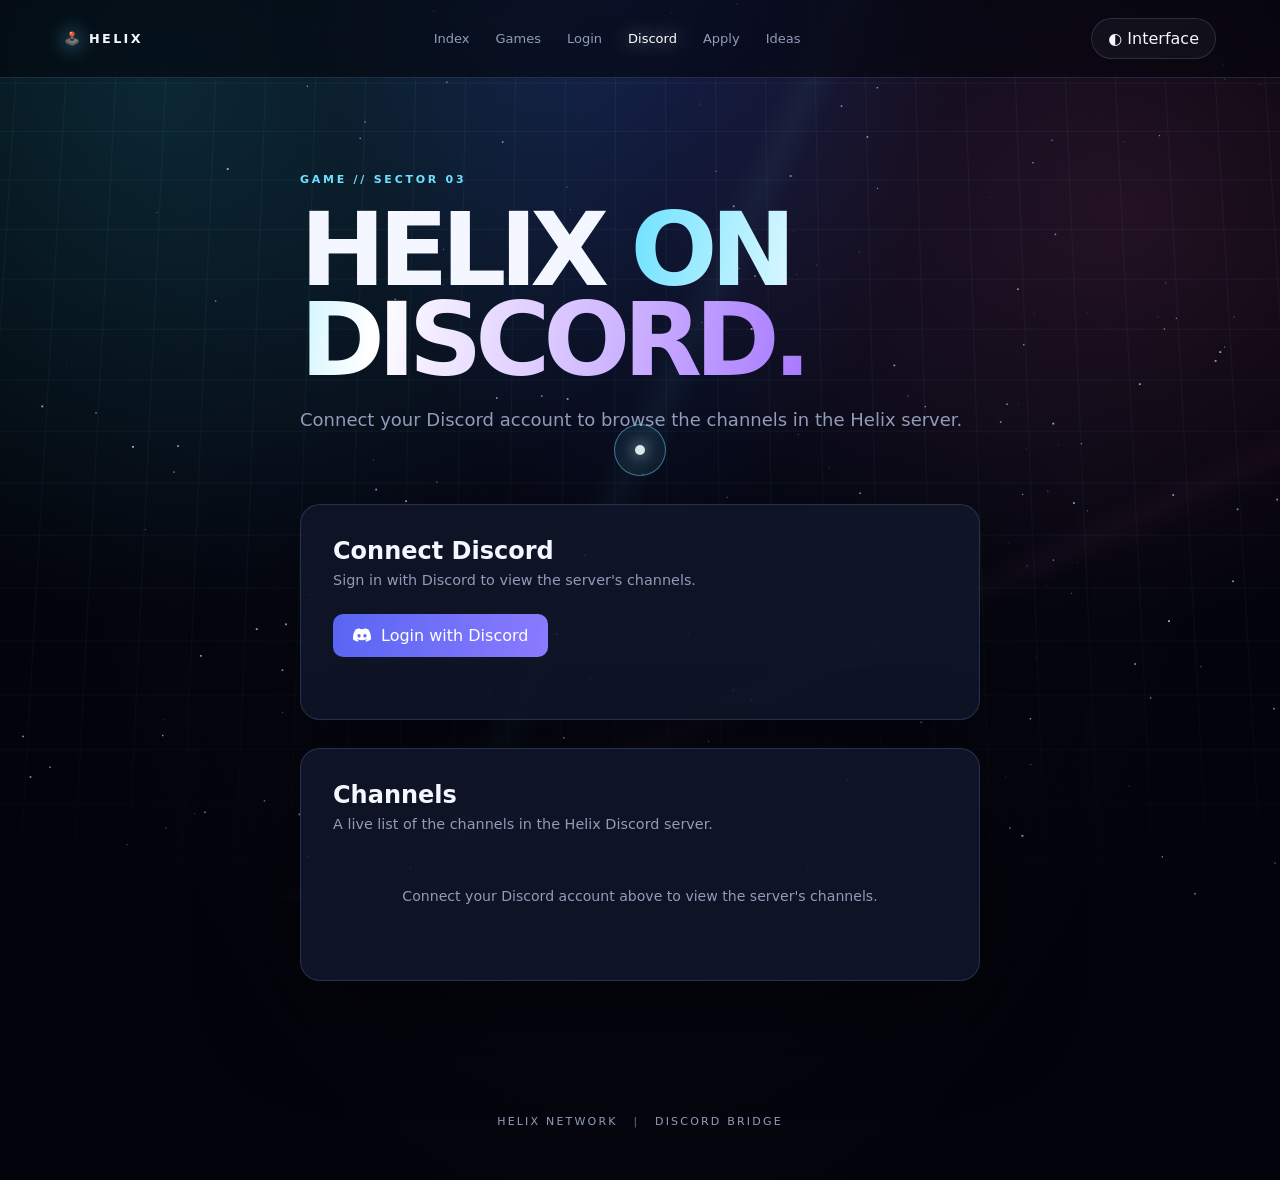
==== discord.html @ 7ac84176 "Update" ====
<!doctype html>
<html lang="en">
<head>
<meta charset="utf-8"><meta name="viewport" content="width=device-width,initial-scale=1">
<title>Helix // Discord</title>
<link rel="stylesheet" href="css/style.css">
<style>
  .discord-shell { max-width: 720px; margin: 0 auto; padding: 0 20px 80px; }

  .discord-box {
    padding: 32px;
    border: 1px solid var(--line);
    border-radius: 20px;
    background: var(--panel-strong);
    box-shadow: var(--shadow);
    margin-bottom: 28px;
  }
  .discord-box h1 { font-size: 1.5rem; margin: 0 0 4px; }
  .discord-box > p.sub { color: var(--muted); font-size: .9rem; margin: 0 0 22px; line-height: 1.6; }

  .discord-connect { display: flex; align-items: center; justify-content: space-between; gap: 16px; flex-wrap: wrap; }

  .btn.discord {
    display: inline-flex; align-items: center; gap: 10px;
    background: linear-gradient(100deg, #5865f2, #8b7bff);
    color: #fff; border: 0; padding: 12px 20px; border-radius: 10px;
    font-weight: 700; cursor: pointer; font: inherit; text-decoration: none;
  }
  .btn.discord:hover { box-shadow: 0 0 20px rgba(88,101,242,.45); }
  .btn.discord svg { width: 18px; height: 18px; fill: currentColor; }

  .discord-profile { display: flex; align-items: center; gap: 14px; }
  .discord-profile img { width: 48px; height: 48px; border-radius: 50%; border: 1px solid var(--line); }
  .discord-profile .name { font-weight: 700; color: var(--text); }
  .discord-profile .tag { color: var(--muted); font-size: .82rem; }

  .discord-signout {
    border: 1px solid var(--line); background: transparent; color: var(--muted);
    padding: 9px 16px; border-radius: 10px; cursor: pointer; font: inherit;
  }
  .discord-signout:hover { color: var(--text); border-color: var(--a); }

  #discordStatus { margin-top: 14px; font-size: .82rem; line-height: 1.6; color: var(--muted); min-height: 1.2em; }
  #discordStatus.err { color: #ff8ba0; }

  .channel-groups { display: flex; flex-direction: column; gap: 18px; }
  .channel-group h2 {
    font-size: .74rem; letter-spacing: .08em; text-transform: uppercase;
    color: var(--muted); margin: 0 0 10px;
  }
  .channel-list { list-style: none; margin: 0; padding: 0; display: flex; flex-direction: column; gap: 2px; }
  .channel-list li {
    display: flex; align-items: center; gap: 10px;
    padding: 9px 12px; border-radius: 8px; color: var(--text); font-size: .92rem;
  }
  .channel-list li:hover { background: rgba(255,255,255,.03); }
  .channel-icon { color: var(--muted); width: 18px; text-align: center; flex-shrink: 0; }

  .channel-empty, .channel-loading {
    color: var(--muted); font-size: .88rem; padding: 6px 2px;
  }

  .locked-note {
    text-align: center; color: var(--muted); font-size: .88rem; padding: 30px 10px;
  }
</style>
</head>
<body data-page="discord">
<div id="cursor"></div><div id="cursorGlow"></div><canvas id="stars"></canvas>
<header class="nav">
  <a class="logo" href="index.html"><span>🕹️</span> HELIX</a>
  <nav>
    <a href="index.html">Index</a>
    <a href="games.html">Games</a>
    <a href="login.html">Login</a>
    <a class="active" href="discord.html">Discord</a>
    <a href="apply.html">Apply</a>
    <a href="ideas.html">Ideas</a>
  </nav>
  <button class="pill" onclick="toggleTheme()">◐ Interface</button>
</header>

<main class="page-shell discord-shell">
  <section class="page-hero compact">
    <span class="eyebrow">GAME // SECTOR 03</span>
    <h1>HELIX <span>ON DISCORD.</span></h1>
    <p>Connect your Discord account to browse the channels in the Helix server.</p>
  </section>

  <div class="discord-box">
    <h1>Connect Discord</h1>
    <p class="sub">Sign in with Discord to view the server's channels.</p>

    <div id="discordLoggedOut">
      <div class="discord-connect">
        <button class="btn discord" id="discordConnectBtn" type="button">
          <svg viewBox="0 0 127.14 96.36" aria-hidden="true"><path d="M107.7,8.07A105.15,105.15,0,0,0,81.47,0a72.06,72.06,0,0,0-3.36,6.83A97.68,97.68,0,0,0,49,6.83,72.37,72.37,0,0,0,45.64,0,105.89,105.89,0,0,0,19.39,8.09C2.79,32.65-1.71,56.6.54,80.21h0A105.73,105.73,0,0,0,32.71,96.36,77.7,77.7,0,0,0,39.6,85.25a68.42,68.42,0,0,1-10.85-5.18c.91-.66,1.8-1.34,2.66-2a75.57,75.57,0,0,0,64.32,0c.87.71,1.76,1.39,2.66,2a68.68,68.68,0,0,1-10.87,5.19,77,77,0,0,0,6.89,11.1A105.25,105.25,0,0,0,126.6,80.22h0C129.24,52.84,122.09,29.11,107.7,8.07ZM42.45,65.69C36.18,65.69,31,60,31,53s5-12.74,11.43-12.74S54,46,53.89,53,48.84,65.69,42.45,65.69Zm42.24,0C78.41,65.69,73.25,60,73.25,53s5-12.74,11.44-12.74S96.23,46,96.12,53,91.08,65.69,84.69,65.69Z"/></svg>
          Login with Discord
        </button>
      </div>
      <div id="discordStatus"></div>
    </div>

    <div id="discordLoggedIn" style="display:none;">
      <div class="discord-connect">
        <div class="discord-profile">
          <img id="discordAvatar" src="" alt="">
          <div>
            <div class="name" id="discordName"></div>
            <div class="tag" id="discordTag"></div>
          </div>
        </div>
        <button class="discord-signout" id="discordSignOutBtn" type="button">Disconnect</button>
      </div>
    </div>
  </div>

  <div class="discord-box" id="channelsBox">
    <h1>Channels</h1>
    <p class="sub">A live list of the channels in the Helix Discord server.</p>
    <div id="channelsMount">
      <p class="locked-note">Connect your Discord account above to view the server's channels.</p>
    </div>
  </div>
</main>

<footer class="protocol-footer">HELIX NETWORK <span class="separator">|</span> DISCORD BRIDGE</footer>
<script src="js/app.js"></script>
<script>
/* -----------------------------------------------------------------------
   Fill this in from the Discord Developer Portal (discord.com/developers).
   The client ID is public and safe to ship to the browser — the client
   SECRET stays server-side only, in the Vercel project's environment
   variables (see api/discord-callback.js and the README notes below).
----------------------------------------------------------------------- */
const DISCORD_CLIENT_ID = "YOUR_DISCORD_CLIENT_ID";

const REDIRECT_URI = `${location.origin}${location.pathname}`;
const STORAGE_KEY = "helix_discord_profile";

const loggedOutView = document.getElementById("discordLoggedOut");
const loggedInView = document.getElementById("discordLoggedIn");
const statusEl = document.getElementById("discordStatus");
const connectBtn = document.getElementById("discordConnectBtn");
const signOutBtn = document.getElementById("discordSignOutBtn");
const avatarEl = document.getElementById("discordAvatar");
const nameEl = document.getElementById("discordName");
const tagEl = document.getElementById("discordTag");
const channelsMount = document.getElementById("channelsMount");

function setStatus(msg, isError) {
  statusEl.textContent = msg || "";
  statusEl.className = isError ? "err" : "";
}

function showProfile(profile) {
  loggedOutView.style.display = "none";
  loggedInView.style.display = "block";
  avatarEl.src = profile.avatar;
  avatarEl.alt = profile.username;
  nameEl.textContent = profile.global_name || profile.username;
  tagEl.textContent = "@" + profile.username;
  loadChannels();
}

function showLoggedOut() {
  loggedOutView.style.display = "block";
  loggedInView.style.display = "none";
  channelsMount.innerHTML = '<p class="locked-note">Connect your Discord account above to view the server\'s channels.</p>';
}

connectBtn.addEventListener("click", () => {
  if (DISCORD_CLIENT_ID === "YOUR_DISCORD_CLIENT_ID") {
    setStatus("Discord isn't configured yet — add your Client ID in discord.html.", true);
    return;
  }
  const authorizeUrl = new URL("https://discord.com/oauth2/authorize");
  authorizeUrl.searchParams.set("client_id", DISCORD_CLIENT_ID);
  authorizeUrl.searchParams.set("redirect_uri", REDIRECT_URI);
  authorizeUrl.searchParams.set("response_type", "code");
  authorizeUrl.searchParams.set("scope", "identify");
  location.href = authorizeUrl.toString();
});

signOutBtn.addEventListener("click", () => {
  sessionStorage.removeItem(STORAGE_KEY);
  showLoggedOut();
});

async function exchangeCode(code) {
  setStatus("Connecting to Discord…");
  try {
    const res = await fetch("/api/discord-callback", {
      method: "POST",
      headers: { "Content-Type": "application/json" },
      body: JSON.stringify({ code, redirect_uri: REDIRECT_URI }),
    });
    const data = await res.json();
    if (!res.ok) throw new Error(data.error || "Could not sign in with Discord.");

    sessionStorage.setItem(STORAGE_KEY, JSON.stringify(data));
    setStatus("");
    showProfile(data);
  } catch (err) {
    setStatus(err.message, true);
  } finally {
    history.replaceState({}, "", REDIRECT_URI);
  }
}

async function loadChannels() {
  channelsMount.innerHTML = '<p class="channel-loading">Loading channels…</p>';
  try {
    const res = await fetch("/api/discord-channels");
    const data = await res.json();
    if (!res.ok) throw new Error(data.error || "Could not load channels.");

    if (!data.groups || !data.groups.length) {
      channelsMount.innerHTML = '<p class="channel-empty">No channels found.</p>';
      return;
    }

    channelsMount.innerHTML = data.groups.map((group) => `
      <div class="channel-group">
        <h2>${escapeHtml(group.name)}</h2>
        <ul class="channel-list">
          ${group.channels.length
            ? group.channels.map((c) => `
              <li><span class="channel-icon">${c.icon}</span><span>${escapeHtml(c.name)}</span></li>
            `).join("")
            : '<li class="channel-empty">No channels in this category.</li>'}
        </ul>
      </div>
    `).join("");
  } catch (err) {
    channelsMount.innerHTML = `<p class="channel-empty">${escapeHtml(err.message)}</p>`;
  }
}

function escapeHtml(str) {
  const div = document.createElement("div");
  div.textContent = str;
  return div.innerHTML;
}

(function init() {
  const params = new URLSearchParams(location.search);
  const code = params.get("code");
  const stored = sessionStorage.getItem(STORAGE_KEY);

  if (code) {
    exchangeCode(code);
    return;
  }

  if (stored) {
    try {
      showProfile(JSON.parse(stored));
      return;
    } catch (e) {
      sessionStorage.removeItem(STORAGE_KEY);
    }
  }

  showLoggedOut();
})();
</script>
</body>
</html>
---- css/style.css ----
:root {
  --bg: #03040b;
  --bg-2: #0a1024;
  --panel: rgba(12, 16, 35, 0.72);
  --panel-strong: rgba(16, 22, 42, 0.88);
  --line: rgba(155, 178, 255, 0.18);
  --text: #f4f7ff;
  --muted: #929bb8;
  --a: #6de1ff;
  --b: #a779ff;
  --c: #7ef7c7;
  --shadow: 0 30px 100px rgba(0, 0, 0, 0.45);
}

:root.light {
  --bg: #edf4ff;
  --bg-2: #dfeaff;
  --panel: rgba(255, 255, 255, 0.7);
  --panel-strong: rgba(255, 255, 255, 0.85);
  --line: rgba(65, 90, 155, 0.18);
  --text: #0d1220;
  --muted: #54627e;
  --a: #0c97f3;
  --b: #7f5af0;
  --c: #10b981;
  --shadow: 0 20px 60px rgba(19, 36, 74, 0.12);
}

:root.midnight {
  --bg: #020712;
  --bg-2: #071b2c;
  --panel: rgba(5, 22, 38, 0.78);
  --panel-strong: rgba(7, 29, 48, 0.92);
  --line: rgba(95, 203, 255, 0.22);
  --text: #e7fbff;
  --muted: #79a8b8;
  --a: #45e0ff;
  --b: #2aa7d6;
  --c: #8dffd9;
}
:root[data-accent="mint"] { --a: #72f6c5; --b: #2bc8a0; --c: #d7ff72; }
:root[data-accent="amber"] { --a: #ffd166; --b: #ff8c42; --c: #f7f08a; }
:root[data-accent="rose"] { --a: #ff83c8; --b: #ff5470; --c: #ffc1df; }

* { box-sizing: border-box; }
html { scroll-behavior: smooth; }
body {
  margin: 0;
  background:
    radial-gradient(ellipse at 12% 8%, rgba(44, 211, 232, 0.16), transparent 34%),
    radial-gradient(ellipse at 88% 18%, rgba(255, 99, 178, 0.12), transparent 30%),
    radial-gradient(ellipse at 50% -18%, #1a275a 0%, #070916 38%, var(--bg) 76%);
  color: var(--text);
  font-family: 'Space Grotesk', system-ui, sans-serif;
  min-height: 100vh;
  overflow-x: hidden;
}
body:before {
  content: "";
  position: fixed;
  inset: 0;
  background:
    linear-gradient(115deg, transparent 0 48%, rgba(104, 225, 255, 0.045) 50%, transparent 52%),
    linear-gradient(155deg, transparent 0 68%, rgba(255, 112, 184, 0.035) 70%, transparent 72%);
  pointer-events: none;
  z-index: -1;
}
body:after {
  content: "";
  position: fixed;
  inset: 0;
  background-image:
    linear-gradient(rgba(109, 225, 255, 0.06) 1px, transparent 1px),
    linear-gradient(90deg, rgba(109, 225, 255, 0.06) 1px, transparent 1px);
  background-size: var(--grid-size, 48px) var(--grid-size, 48px);
  background-position: center top;
  mask-image: linear-gradient(to bottom, rgba(0, 0, 0, 0.9), rgba(0, 0, 0, 0.65) 68%, transparent 96%);
  pointer-events: none;
  z-index: -1;
  transform: perspective(900px) rotateX(5deg) scale(1.08);
  animation: grid-drift 24s linear infinite;
}
:root.no-grid body:after { display: none; }
:root.no-stars #stars { display: none; }
:root.no-motion *, :root.no-motion *::before, :root.no-motion *::after { animation-duration: 0.001ms !important; transition-duration: 0.001ms !important; scroll-behavior: auto !important; }

@keyframes grid-drift {
  from { transform: perspective(900px) rotateX(5deg) scale(1.08) translateY(0); }
  to { transform: perspective(900px) rotateX(5deg) scale(1.08) translateY(48px); }
}

a { color: inherit; text-decoration: none; }
button, input, textarea { font: inherit; }

#stars {
  position: fixed;
  inset: 0;
  width: 100%;
  height: 100%;
  z-index: -2;
  opacity: 0.9;
}

#cursor, #cursorGlow {
  pointer-events: none;
  position: fixed;
  left: 50%;
  top: 50%;
  transform: translate(-50%, -50%);
  border-radius: 50%;
  z-index: 30;
}

#cursor {
  width: 10px;
  height: 10px;
  background: rgba(255,255,255,0.9);
  box-shadow: 0 0 15px rgba(255,255,255,0.8);
}

#cursorGlow {
  width: 52px;
  height: 52px;
  border: 1px solid rgba(109, 225, 255, 0.45);
  background: rgba(109, 225, 255, 0.08);
}
:root[data-cursor="crosshair"] #cursor { width: 18px; height: 18px; border: 1px solid var(--a); background: transparent; box-shadow: 0 0 15px var(--a); }
:root[data-cursor="crosshair"] #cursorGlow { width: 34px; height: 34px; border-radius: 0; border-color: var(--a); background: transparent; }
:root[data-cursor="dot"] #cursor { width: 6px; height: 6px; }
:root[data-cursor="dot"] #cursorGlow { width: 24px; height: 24px; border-color: var(--a); background: transparent; }
:root[data-cursor="off"] #cursor, :root[data-cursor="off"] #cursorGlow { display: none; }

.nav {
  position: sticky;
  top: 0;
  z-index: 20;
  height: 78px;
  display: flex;
  align-items: center;
  justify-content: space-between;
  padding: 0 5vw;
  background: rgba(3, 4, 11, 0.58);
  backdrop-filter: blur(20px);
  border-bottom: 1px solid var(--line);
}

.logo {
  font-weight: 700;
  letter-spacing: 0.18em;
  font-size: 0.8rem;
}

.logo span { color: var(--a); text-shadow: 0 0 20px var(--a); }

nav { display: flex; gap: 26px; }
nav a {
  font-size: 13px;
  color: var(--muted);
  transition: 0.25s ease;
}
nav a:hover, nav a.active { color: #fff; text-shadow: 0 0 20px rgba(255,255,255,0.8); }

.pill, .btn {
  border: 1px solid var(--line);
  background: rgba(255,255,255,0.04);
  color: var(--text);
  border-radius: 999px;
  padding: 10px 16px;
  cursor: pointer;
  transition: 0.25s ease;
  display: inline-flex;
  align-items: center;
  justify-content: center;
  gap: 8px;
}
.pill:hover, .btn:hover {
  transform: translateY(-2px);
  border-color: rgba(109,225,255,.75);
  box-shadow: 0 0 12px rgba(109,225,255,.45), 0 10px 30px rgba(109,225,255,.18);
}
.btn.primary {
  background: linear-gradient(100deg, #4bdcff, #9675ff);
  color: #040510;
  border: 0;
  font-weight: 700;
  box-shadow: 0 0 18px rgba(75,220,255,.2), inset 0 1px rgba(255,255,255,.5);
}
.btn.primary:hover { box-shadow: 0 0 28px rgba(75,220,255,.6), 0 12px 32px rgba(150,117,255,.24); }
.btn:active, .filter:active { transform: translateY(0); }

.page-shell {
  width: min(1200px, calc(100% - 40px));
  margin: 0 auto;
}

.page-hero {
  padding: 120px 0 50px;
}
.page-hero.compact { padding-top: 90px; }
.page-hero h1, .hero h1 {
  font-size: clamp(56px, 8vw, 118px);
  line-height: 0.88;
  letter-spacing: -0.07em;
  margin: 18px 0 20px;
}
.page-hero h1 span, .gradient-text {
  background: linear-gradient(100deg, var(--a), #fff 35%, var(--b));
  background-clip: text;
  -webkit-background-clip: text;
  color: transparent;
}
.heavy { font-weight: 800; letter-spacing: -0.03em; }
.hero h1.heavy {
  font-size: clamp(2.25rem, 4.5vw, 4.25rem);
  line-height: 1.1;
  margin-bottom: 24px;
}
.page-hero p, .hero p {
  max-width: 680px;
  color: var(--muted);
  font-size: 18px;
  line-height: 1.7;
}

.eyebrow {
  font-size: 11px;
  letter-spacing: 0.25em;
  color: var(--a);
  font-weight: 700;
  text-transform: uppercase;
}

.hero {
  padding: 120px 0 50px;
  display: grid;
  grid-template-columns: 1.3fr 0.7fr;
  gap: 40px;
  align-items: center;
  min-height: 720px;
}
.hero-copy { max-width: 100%; }
.hero-badges {
  display: flex;
  flex-wrap: wrap;
  gap: 12px;
  margin-top: 32px;
}
.hero-badges span { border: 1px solid var(--line); border-radius: 999px; padding: 9px 12px; color: var(--muted); font-size: 11px; letter-spacing: 0.12em; text-transform: uppercase; }
.actions { display: flex; gap: 12px; margin-top: 28px; flex-wrap: wrap; }

.hero-visual { display: flex; justify-content: center; }
.orbit-frame {
  position: relative;
  width: min(460px, 100%);
  aspect-ratio: 1;
  border-radius: 28px;
  background: linear-gradient(180deg, rgba(16,25,48,.9), rgba(6,9,18,.7));
  border: 1px solid var(--line);
  box-shadow: var(--shadow);
  overflow: hidden;
}
.orbit-frame:before, .orbit-frame:after {
  content: "";
  position: absolute;
  inset: 12% 16%;
  border-radius: 50%;
  border: 1px solid rgba(109,225,255,0.22);
}
.orbit-frame:after { inset: 26% 24%; border-color: rgba(167,121,255,0.2); }
.scanline {
  position: absolute;
  inset: 0;
  background: linear-gradient(180deg, transparent 0%, rgba(109,225,255,0.08) 48%, transparent 100%);
  animation: sweep 8s linear infinite;
}
@keyframes sweep { 0% { transform: translateY(-100%); } 100% { transform: translateY(100%); } }
.pulse-core {
  position: absolute;
  left: 50%;
  top: 50%;
  width: 140px;
  height: 140px;
  transform: translate(-50%, -50%);
  border-radius: 50%;
  background: radial-gradient(circle, rgba(109,225,255,0.7), rgba(167,121,255,0.2) 38%, transparent 66%);
  box-shadow: 0 0 80px rgba(109,225,255,0.42);
}
.status-panel {
  position: absolute;
  left: 50%;
  bottom: 28px;
  transform: translateX(-50%);
  width: min(88%, 360px);
  padding: 18px 20px;
  background: rgba(4,8,18,0.7);
  border: 1px solid var(--line);
  border-radius: 18px;
  backdrop-filter: blur(18px);
}
.status-header {
  display: flex; align-items: center; gap: 10px; color: var(--muted); letter-spacing: 0.08em; text-transform: uppercase; font-size: 11px; margin-bottom: 18px;
}
.dot {
  width: 10px; height: 10px; border-radius: 50%; display: inline-block; background: rgba(255,255,255,0.4);
}
.dot.green { background: #7ef7c7; box-shadow: 0 0 18px rgba(126,247,199,0.8); }
.status-grid { display: grid; grid-template-columns: repeat(2, minmax(0, 1fr)); gap: 18px 14px; }
.status-grid label { display: block; color: var(--muted); font-size: 11px; letter-spacing: 0.08em; text-transform: uppercase; margin-bottom: 6px; }
.status-grid strong { font-size: clamp(20px, 2vw, 28px); letter-spacing: -0.05em; }

.brand-bar {
  display: grid; grid-template-columns: repeat(5, minmax(100px, 1fr)); gap: 12px; margin: 10px auto 70px; padding: 18px 24px; max-width: 1200px; border: 1px solid var(--line); border-radius: 18px; background: rgba(255,255,255,0.015); color: var(--muted); letter-spacing: 0.18em; text-transform: uppercase; font-size: 10px;
}

.spotlight-strip {
  display: grid; grid-template-columns: repeat(3, minmax(0, 1fr)); gap: 18px; margin: 10px 0 30px;
}
.spotlight-card {
  position: relative; overflow: hidden; padding: 22px 20px; border: 1px solid var(--line); border-radius: 20px; background: linear-gradient(180deg, rgba(14,18,32,0.9), rgba(8,12,22,0.8));
}
.spotlight-card.featured {
  border-color: rgba(109,225,255,.6); box-shadow: 0 20px 60px rgba(67,90,160,0.22);
}
.spotlight-card h3 {
  margin: 0 0 10px; font-size: clamp(22px, 2vw, 28px); letter-spacing: -0.05em;
}
.spotlight-card p {
  margin: 0; color: var(--muted); line-height: 1.7; font-size: 14px;
}

.section { padding: 90px 0; }
.section-head {
  display: flex; justify-content: space-between; align-items: end; gap: 30px; margin-bottom: 28px;
}
.section-head h2, .showcase-intro h2, .pricing-intro h2, .architecture-copy h2, .cta-band h2 {
  font-size: clamp(34px, 4vw, 58px); line-height: 1; letter-spacing: -0.06em; margin: 18px 0 0;
}
.section-head p { max-width: 660px; color: var(--muted); font-size: 18px; line-height: 1.7; }
.grid.three, .stats-grid.three-up, .timeline.four-up, .testimonial-grid, .pricing-grid, .showcase-grid { display: grid; gap: 24px; }
.grid.three { grid-template-columns: repeat(3, minmax(0, 1fr)); }
.three-up { grid-template-columns: repeat(3, minmax(0, 1fr)); }
.four-up { grid-template-columns: repeat(4, minmax(0, 1fr)); }

.feature, .feature-card, .step-card, .game-card, .quote-card, .price-card, .panel-block, .metric-box, .info-panel, .room-card {
  background: linear-gradient(180deg, rgba(17, 22, 42, 0.9), rgba(8, 11, 22, 0.8));
  border: 1px solid var(--line);
  border-radius: 24px;
}
.feature, .feature-card, .step-card, .quote-card, .price-card, .panel-block, .metric-box, .info-panel, .room-card { padding: 30px 24px; }
.feature:hover, .feature-card:hover, .game-card:hover, .room-card:hover { transform: translateY(-5px); border-color: rgba(109,225,255,.6); box-shadow: 0 25px 80px rgba(12, 25, 45, 0.5); }
.feature-card, .feature, .step-card, .panel-block, .metric-box, .info-panel, .quote-card, .price-card, .room-card { transition: 0.3s ease; }
.feature-num { display: inline-flex; align-items: center; justify-content: center; width: 52px; height: 52px; border-radius: 12px; background: rgba(109,225,255,0.08); color: var(--a); font-weight: 700; margin-bottom: 20px; }
.feature h3, .feature-card h3, .step-card h3, .price-card h3, .showcase-card h3, .info-panel h3 { margin: 0 0 14px; font-size: clamp(24px, 2vw, 32px); letter-spacing: -0.05em; }
.feature p, .feature-card p, .step-card p, .price-card p, .quote-card p, .panel-block p, .showcase-card p, .info-panel p, .metric-box span, .clean-list li { color: var(--muted); line-height: 1.7; }
.text-cyan { color: var(--a); }

.showcase-grid { grid-template-columns: 1.4fr 1fr 1fr; }
.showcase-card { padding: 30px 24px; border-radius: 24px; background: rgba(13,18,34,0.8); border: 1px solid var(--line); }
.feature-spotlight { position: relative; overflow: hidden; min-height: 260px; }
.mini-label { display: inline-block; font-size: 10px; letter-spacing: 0.2em; text-transform: uppercase; color: var(--c); margin-bottom: 16px; }
.signal-bars { display: flex; align-items: end; gap: 8px; height: 120px; margin-top: 28px; }
.signal-bars span { display: block; width: 100%; border-radius: 999px 999px 0 0; background: linear-gradient(180deg, var(--a), var(--b)); box-shadow: 0 0 18px rgba(109,225,255,0.3); }

.metrics-panel {
  width: min(1200px, calc(100% - 40px)); margin: 20px auto 0; display: grid; grid-template-columns: repeat(4, minmax(0,1fr)); gap: 18px; padding: 26px 20px; border: 1px solid var(--line); border-radius: 24px; background: rgba(8,13,26,0.75);
}
.metric { padding: 18px 16px; border-right: 1px solid var(--line); }
.metric:last-child { border-right: 0; }
.metric strong { display: block; font-size: clamp(32px, 3vw, 46px); letter-spacing: -0.07em; margin-bottom: 8px; }
.metric span { color: var(--muted); font-size: 14px; letter-spacing: 0.08em; text-transform: uppercase; }
.metric-box strong { display: block; font-size: clamp(28px, 3vw, 40px); letter-spacing: -0.06em; margin-bottom: 8px; }
.metric-box span { font-size: 13px; letter-spacing: 0.1em; text-transform: uppercase; }

.layout-two, .viewer-layout, .lab-layout {
  display: grid; grid-template-columns: 1fr 1fr; gap: 24px;
  margin-top: 20px;
}
.panel-block small, .info-panel small { display: inline-block; color: var(--a); letter-spacing: 0.2em; text-transform: uppercase; font-size: 11px; margin-bottom: 12px; }
.clean-list {
  list-style: none; padding: 0; margin: 18px 0 0; display: grid; gap: 12px;
}
.clean-list li { position: relative; padding-left: 26px; }
.clean-list li::before { content: "?"; position: absolute; left: 0; top: 0; color: var(--c); font-weight: 700; }
.wide-banner {
  margin: 30px auto; padding: 26px 28px; border: 1px solid var(--line); border-radius: 28px; background: linear-gradient(120deg, rgba(11,18,36,0.9), rgba(16,20,38,0.85));
}
.wide-banner h2 { font-size: clamp(30px, 4vw, 52px); line-height: 1; letter-spacing: -0.06em; margin: 18px 0 10px; }
.wide-banner p { color: var(--muted); max-width: 720px; line-height: 1.7; }

.timeline { display: grid; gap: 20px; margin-top: 30px; }
.step-card { padding: 28px 22px; }
.step-card span {
  display: inline-flex; width: 62px; height: 62px; align-items: center; justify-content: center; border-radius: 16px; background: rgba(109,225,255,0.1); color: var(--a); font-weight: 700; margin-bottom: 16px;
}

.pricing-grid { grid-template-columns: repeat(2, minmax(0,1fr)); }
.price-card { position: relative; }
.price-card.featured { background: linear-gradient(180deg, rgba(18,30,58,0.92), rgba(9,13,26,0.82)); border-color: rgba(109,225,255,.65); box-shadow: 0 30px 80px rgba(62,84,140,0.28); }
.badge { position: absolute; right: 20px; top: 18px; display: inline-block; padding: 7px 10px; border-radius: 999px; background: rgba(126,247,199,0.12); color: var(--c); font-size: 10px; letter-spacing: 0.12em; text-transform: uppercase; }
.tier { display: inline-block; color: var(--a); letter-spacing: 0.12em; text-transform: uppercase; font-size: 11px; margin-bottom: 18px; }
.price-card ul { list-style: none; padding: 0; margin: 22px 0 26px; display: grid; gap: 10px; color: var(--muted); }
.price-card li::before { content: "✓"; color: var(--a); margin-right: 8px; }

.room-grid {
  display: grid; grid-template-columns: repeat(4, minmax(0, 1fr)); gap: 22px; margin-top: 12px;
}
.room-card {
  min-height: 230px; position: relative; overflow: hidden; background: linear-gradient(180deg, rgba(15,21,38,0.92), rgba(10,13,24,0.8));
}
.room-card::before {
  content: ""; position: absolute; inset: 0; background: linear-gradient(135deg, rgba(109,225,255,0.08), transparent 48%, rgba(167,121,255,0.08));
  pointer-events: none;
}
.featured-room {
  border-color: rgba(109,225,255,.65); box-shadow: 0 24px 80px rgba(48,83,150,0.24);
}
.room-card .mini-label { display: inline-block; margin-bottom: 18px; }
.room-card h3 { margin: 0 0 14px; font-size: clamp(24px,2vw,30px); letter-spacing: -0.05em; }
.room-card p { margin: 0; color: var(--muted); line-height: 1.7; }

.testimonial-grid { grid-template-columns: repeat(3, minmax(0,1fr)); }
.quote-card { padding: 28px 22px; }
.person { display: flex; flex-direction: column; gap: 4px; margin-top: 22px; color: var(--muted); }
.person strong { color: var(--text); }

.cta-band {
  display: flex; justify-content: space-between; align-items: center; gap: 20px; padding: 24px 30px; margin: 30px auto 80px; border: 1px solid var(--line); border-radius: 28px; background: linear-gradient(120deg, rgba(11,18,36,0.9), rgba(16,20,38,0.85));
}
.protocol-footer {
  text-align: center; padding: 26px 20px 52px; color: var(--muted); letter-spacing: 0.2em; text-transform: uppercase; font-size: 11px;
}

.settings-panel { margin: 32px 0 80px; padding: 30px; border: 1px solid var(--line); border-radius: 24px; background: linear-gradient(145deg, rgba(14, 24, 48, .84), rgba(7, 12, 25, .72)); box-shadow: var(--shadow); }
.settings-panel .section-head { margin-top: 0; }
.settings-panel .section-head h2 { margin-bottom: 0; }
.settings-grid { display: grid; grid-template-columns: repeat(3, minmax(0, 1fr)); gap: 12px; }
.setting-control, .setting-toggle { min-height: 86px; display: flex; align-items: center; justify-content: space-between; gap: 16px; padding: 16px; border: 1px solid var(--line); border-radius: 14px; background: rgba(255,255,255,.035); }
.setting-control span, .setting-toggle span { display: grid; gap: 6px; }
.setting-control strong, .setting-toggle strong { font-size: 14px; }
.setting-control small, .setting-toggle small { color: var(--muted); font-size: 11px; line-height: 1.35; }
.setting-control select { max-width: 132px; border: 1px solid var(--line); border-radius: 8px; padding: 8px; background: var(--panel-strong); color: var(--text); }
.setting-control input[type="range"] { width: 132px; accent-color: var(--a); }
.setting-control output { color: var(--a); }
.setting-toggle { justify-content: flex-start; }
.setting-toggle input { width: 18px; height: 18px; accent-color: var(--a); }
.settings-reset { margin-top: 18px; }
.separator { color: rgba(255,255,255,0.4); margin: 0 10px; }
.status-online { color: var(--c); }

.toolbar {
  display: flex; justify-content: space-between; gap: 18px; align-items: center; padding: 18px 20px; border: 1px solid var(--line); border-radius: 18px; background: rgba(11,15,28,0.8); margin-top: 10px;
}
#gameSearch {
  flex: 1; min-width: 0; background: rgba(255,255,255,0.02); color: var(--text); border: 1px solid var(--line); border-radius: 12px; padding: 14px 16px; outline: none;
}
.filters { display: flex; gap: 10px; flex-wrap: wrap; }
.filter {
  border: 1px solid var(--line); background: rgba(255,255,255,0.02); color: var(--muted); border-radius: 999px; padding: 9px 14px; cursor: pointer; transition: 0.2s ease; text-transform: uppercase; font-size: 11px; letter-spacing: 0.1em;
}
.filter:hover { color: var(--text); border-color: rgba(109,225,255,.55); box-shadow: 0 0 16px rgba(109,225,255,.18); }
.filter.active { background: rgba(109,225,255,0.12); color: var(--a); border-color: rgba(109,225,255,.75); box-shadow: 0 0 20px rgba(109,225,255,.2); }
.game-grid {
  margin-top: 28px; display: grid; grid-template-columns: repeat(3, minmax(0, 1fr)); gap: 22px;
}
.game-card { overflow: hidden; border: 1px solid var(--line); border-radius: 18px; background: linear-gradient(145deg, rgba(15,22,45,.9), rgba(7,10,22,.8)); box-shadow: 0 18px 40px rgba(0,0,0,.2); transition: transform .25s ease, border-color .25s ease, box-shadow .25s ease; }
.game-card:hover { transform: translateY(-6px); border-color: rgba(109,225,255,.45); box-shadow: 0 0 24px rgba(109,225,255,.12), 0 24px 55px rgba(0,0,0,.35); }
.game-art {
  height: 190px; display: grid; place-items: center; font-size: 52px; color: rgba(255,255,255,0.92); background: linear-gradient(160deg, rgba(109,225,255,.16), rgba(167,121,255,.2)); position: relative; overflow: hidden;
}
.game-art:after { content: ""; position: absolute; inset: 0; background: linear-gradient(135deg, transparent 35%, rgba(255,255,255,.13), transparent 65%); transform: translateX(-100%); transition: transform .6s ease; }
.game-card:hover .game-art:after { transform: translateX(100%); }
.art1 { background: linear-gradient(160deg, rgba(109,225,255,.2), rgba(70, 120, 255, .18)); }
.art2 { background: linear-gradient(160deg, rgba(167,121,255,.2), rgba(125,236,190,.12)); }
.art3 { background: linear-gradient(160deg, rgba(126,247,199,.18), rgba(109,225,255,.16)); }
.art4 { background: linear-gradient(160deg, rgba(255,121,198,.18), rgba(167,121,255,.18)); }
.art5 { background: linear-gradient(160deg, rgba(255,196,89,.18), rgba(109,225,255,.15)); }
.art6 { background: linear-gradient(160deg, rgba(167,121,255,.18), rgba(109,225,255,.20)); }
.game-info { padding: 18px 18px 20px; display: flex; flex-direction: column; }
.game-meta { display: flex; align-items: center; justify-content: space-between; gap: 12px; }
.game-info small { color: var(--a); font-size: 11px; letter-spacing: 0.12em; text-transform: uppercase; }
.category-tag { color: var(--c); border: 1px solid rgba(126,247,199,.35); border-radius: 999px; padding: 4px 8px; font-size: 10px; text-transform: uppercase; letter-spacing: .1em; }
.game-info h3 {
  position: relative;
  min-height: 2.35em;
  margin: 14px 0 10px;
  padding-left: 12px;
  color: var(--text);
  font-size: clamp(22px, 2.2vw, 30px);
  line-height: 1.05;
  letter-spacing: -0.035em;
  text-wrap: balance;
}
.game-info h3::before {
  content: "";
  position: absolute;
  left: 0;
  top: 0.1em;
  width: 3px;
  height: 1.7em;
  border-radius: 3px;
  background: linear-gradient(var(--a), var(--b));
  box-shadow: 0 0 12px rgba(109,225,255,.65);
}
.game-card:hover .game-info h3 { color: var(--a); text-shadow: 0 0 22px rgba(109,225,255,.22); }
.game-info p { margin: 0 0 18px; color: var(--muted); line-height: 1.6; }
.game-info .btn { width: 100%; }

.modal {
  position: fixed; inset: 0; background: rgba(2, 4, 12, 0.76); display: none; align-items: center; justify-content: center; z-index: 40; padding: 20px;
}
.modal.show { display: flex; }
.modal-box {
  width: min(960px, 100%); max-height: 82vh; background: rgba(7, 10, 20, 0.96); border: 1px solid var(--line); border-radius: 26px; overflow: hidden; position: relative; box-shadow: var(--shadow);
}
.close {
  position: absolute; right: 16px; top: 16px; border: 1px solid var(--line); background: rgba(255,255,255,0.04); color: var(--text); width: 40px; height: 40px; border-radius: 50%; cursor: pointer; z-index: 2;
}
.fullscreen-game {
  position: absolute; left: 16px; top: 16px; border: 1px solid var(--line); background: rgba(7,10,20,.72); color: var(--text); padding: 10px 14px; border-radius: 10px; cursor: pointer; z-index: 2; transition: .2s ease;
}
.fullscreen-game:hover { color: var(--a); border-color: var(--a); box-shadow: 0 0 20px rgba(109,225,255,.35); }
#gameMount { width: 100%; height: 72vh; }
#gameMount iframe { width: 100%; height: 100%; border: 0; background: #02030b; }

.viewer-layout, .lab-layout { align-items: stretch; }
.browser {
  border: 1px solid var(--line); border-radius: 24px; overflow: hidden; background: rgba(10,14,24,0.8); box-shadow: var(--shadow);
}
.browser-top {
  display: flex; align-items: center; gap: 10px; padding: 14px 16px; border-bottom: 1px solid var(--line); background: rgba(255,255,255,0.03);
}
.browser-top .dot { width: 12px; height: 12px; }
.browser-top form {
  display: flex; align-items: center; gap: 12px; flex: 1; margin-left: 10px;
}
.browser-top input {
  flex: 1; border: 1px solid var(--line); background: rgba(255,255,255,0.02); color: var(--text); border-radius: 10px; padding: 10px 12px;
}
.browser-top button {
  background: linear-gradient(100deg, #4bdcff, #9675ff); color: #040510; border: 0; border-radius: 10px; padding: 10px 18px; font-weight: 700; cursor: pointer;
}
.browser-body {
  position: relative; min-height: 560px;
}
#webFrame, #labPreview {
  width: 100%; height: 100%; min-height: 540px; border: 0; background: white;
}
#viewerNote {
  position: absolute; left: 18px; bottom: 18px; right: 18px; padding: 12px 14px; border-radius: 12px; background: rgba(8,12,22,0.7); border: 1px solid var(--line); color: var(--muted);
}
.info-panel {
  display: flex; flex-direction: column; justify-content: center; min-height: 100%;
}
.notice {
  margin-top: 18px; padding: 18px 20px; border-radius: 16px; background: rgba(109,225,255,0.05); border: 1px solid var(--line); color: var(--muted); line-height: 1.7;
}

.editor-shell {
  border: 1px solid var(--line); border-radius: 24px; overflow: hidden; background: rgba(11,16,28,0.8); box-shadow: var(--shadow);
}
.editor-bar {
  display: flex; justify-content: space-between; align-items: center; gap: 18px; padding: 16px 18px; background: rgba(255,255,255,0.03); border-bottom: 1px solid var(--line);
}
.editor-actions { display: flex; gap: 10px; }
.editor {
  display: grid; grid-template-columns: 1fr 1fr;
}
#codeEditor {
  width: 100%; min-height: 540px; border: 0; resize: none; background: rgba(3,7,17,0.94); color: #dfeaff; padding: 18px; font: 14px/1.6 'SFMono-Regular', Consolas, monospace; outline: none;
}
.stack-panel { padding: 28px 24px; }
.mini-status {
  display: flex; align-items: center; gap: 10px; margin-top: 20px; color: var(--muted); letter-spacing: 0.08em; text-transform: uppercase; font-size: 11px;
}

@media (max-width: 980px) {
  .hero, .layout-two, .viewer-layout, .lab-layout, .timeline.four-up, .grid.three, .showcase-grid, .pricing-grid, .testimonial-grid, .game-grid, .settings-grid {
    grid-template-columns: 1fr;
  }
  .hero { padding-top: 80px; }
  nav { display: none; }
  .brand-bar { grid-template-columns: repeat(2, minmax(120px, 1fr)); }
  .metrics-panel { grid-template-columns: repeat(2, minmax(0, 1fr)); }
  .cta-band { flex-direction: column; align-items: flex-start; }
  .toolbar { flex-direction: column; align-items: stretch; }
  .editor { grid-template-columns: 1fr; }
}

@media (max-width: 640px) {
  .page-shell { width: min(100% - 20px, 1200px); }
  .nav { padding: 0 18px; }
  .logo { letter-spacing: 0.12em; }
  .hero { min-height: unset; gap: 24px; }
  .actions { flex-direction: column; align-items: stretch; }
  .btn, .pill { width: 100%; }
  .metrics-panel { grid-template-columns: 1fr; }
  .metric { border-right: 0; border-bottom: 1px solid var(--line); }
  .metric:last-child { border-bottom: 0; }
  .browser-top form { flex-direction: column; align-items: stretch; }
  .browser-top button, .browser-top input { width: 100%; }
}

/* Viewer command deck */
.sr-only { position:absolute; width:1px; height:1px; padding:0; margin:-1px; overflow:hidden; clip:rect(0,0,0,0); white-space:nowrap; border:0; }
.viewer-command-deck { width:min(100% - 36px, 1640px); max-width:none; }
.viewer-intro { display:flex; align-items:end; justify-content:space-between; gap:28px; padding:74px 2px 24px; }
.viewer-intro h1 { margin:10px 0 0; font-size:clamp(42px,5.5vw,86px); line-height:.86; letter-spacing:-.075em; }
.viewer-intro h1 span { background:linear-gradient(100deg,var(--a),#fff 38%,var(--b)); background-clip:text; -webkit-background-clip:text; color:transparent; }
.viewer-intro p { max-width:390px; margin:0 0 7px; color:var(--muted); line-height:1.7; }
.viewer-command-deck .viewer-layout { grid-template-columns:minmax(0,1fr) 275px; gap:18px; margin-top:0; }
.viewer-browser { display:flex; min-width:0; flex-direction:column; border-radius:28px; background:radial-gradient(circle at 50% 0,rgba(98,151,255,.14),transparent 30%),#060915; box-shadow:0 35px 100px rgba(0,0,0,.42),inset 0 1px rgba(255,255,255,.08); }
.viewer-browser .browser-top { min-height:72px; gap:14px; padding:14px 18px; }
.browser-dots { display:flex; gap:7px; padding:0 2px; }.viewer-browser .browser-top .dot { width:10px; height:10px; border-radius:50%; background:#ff7192; }.viewer-browser .browser-top .dot:nth-child(2) { background:#ffc76a; }.viewer-browser .browser-top .dot:nth-child(3) { background:#72e5ad; }
.viewer-browser .browser-top form { position:relative; min-width:0; margin-left:2px; padding:3px; border:1px solid rgba(174,204,255,.13); border-radius:14px; background:rgba(0,0,0,.24); }
.address-icon { padding-left:11px; color:var(--a); font-size:18px; }.viewer-browser .browser-top input { min-width:0; border:0; border-radius:10px; background:transparent; padding:11px 6px; font:inherit; outline:0; }.viewer-browser .browser-top form:focus-within { border-color:rgba(109,225,255,.65); box-shadow:0 0 0 4px rgba(109,225,255,.1); }
.viewer-browser .browser-top button { padding:11px 16px; border-radius:10px; letter-spacing:.08em; font-size:11px; }
.viewer-icon-button { display:grid; place-items:center; width:42px; height:42px; flex:0 0 auto; border:1px solid var(--line); border-radius:12px; color:var(--text); background:rgba(255,255,255,.035); font-size:21px; cursor:pointer; transition:.2s ease; }.viewer-icon-button:hover { border-color:var(--a); color:var(--a); transform:translateY(-1px); }
.viewer-browser .browser-body { height:clamp(580px,72vh,930px); min-height:0; border-top:1px solid rgba(255,255,255,.035); background:#05060b; }.scramjet-frame-host { width:100%; height:100%; min-height:0; overflow:hidden; background:#05060b; }.scramjet-frame-host iframe { display:block; width:100%; height:100%; border:0; }
#viewerNote { display:inline-flex; align-items:center; gap:9px; right:auto; max-width:calc(100% - 36px); backdrop-filter:blur(14px); font-size:12px; letter-spacing:.05em; }.status-pulse,.signal-dot { width:8px; height:8px; flex:0 0 auto; border-radius:50%; background:var(--a); box-shadow:0 0 0 4px rgba(109,225,255,.12),0 0 16px var(--a); }
.viewer-footerbar { display:flex; justify-content:space-between; gap:20px; padding:13px 18px; border-top:1px solid rgba(255,255,255,.07); color:var(--muted); font-size:11px; letter-spacing:.09em; text-transform:uppercase; }.viewer-mode { color:var(--a); font-weight:800; }.viewer-sidebar { min-height:0; justify-content:flex-start; padding:25px 20px; }.viewer-sidebar h3 { font-size:30px; }
.route-list { display:grid; gap:8px; margin:2px 0 24px; }.route-list button { display:flex; align-items:center; gap:10px; width:100%; border:1px solid transparent; border-radius:12px; padding:12px 10px; color:var(--text); background:rgba(255,255,255,.035); text-align:left; font:inherit; cursor:pointer; transition:.2s ease; }.route-list button span { color:var(--a); font-size:16px; }.route-list button:hover { border-color:rgba(109,225,255,.42); background:rgba(109,225,255,.08); transform:translateX(3px); }
.viewer-signal { display:flex; align-items:center; gap:11px; margin-top:auto; padding:16px 0; border-top:1px solid var(--line); border-bottom:1px solid var(--line); }.viewer-signal b,.viewer-signal span { display:block; }.viewer-signal b { font-size:10px; letter-spacing:.14em; }.viewer-signal span:last-child { margin-top:4px; color:var(--muted); font-size:12px; }.viewer-notice { margin-top:18px; padding:13px; font-size:12px; line-height:1.55; }
.viewer-browser:fullscreen { width:100%; height:100%; border:0; border-radius:0; }.viewer-browser:fullscreen .browser-body { height:calc(100vh - 116px); max-height:none; }.status-pulse { animation:viewer-pulse 1.8s ease-in-out infinite; }.route-list button:focus-visible,.viewer-icon-button:focus-visible { outline:2px solid var(--a); outline-offset:3px; }@keyframes viewer-pulse { 50% { opacity:.45; transform:scale(.78); } }
@media (max-width:980px) { .viewer-intro { align-items:start; flex-direction:column; }.viewer-command-deck .viewer-layout { grid-template-columns:1fr; }.viewer-sidebar { min-height:auto; }.viewer-signal { margin-top:18px; } }
@media (max-width:640px) { .viewer-command-deck { width:min(100% - 18px,1640px); }.viewer-intro { padding-top:48px; }.viewer-browser .browser-top { gap:8px; padding:10px; }.browser-dots { display:none; }.viewer-browser .browser-top form { margin:0; }.viewer-browser .browser-top button { padding:10px; font-size:0; }.viewer-browser .browser-top button span { font-size:16px; }.viewer-browser .browser-body { height:68vh; min-height:460px; }.viewer-footerbar { padding:11px 13px; }.viewer-hint { display:none; } }
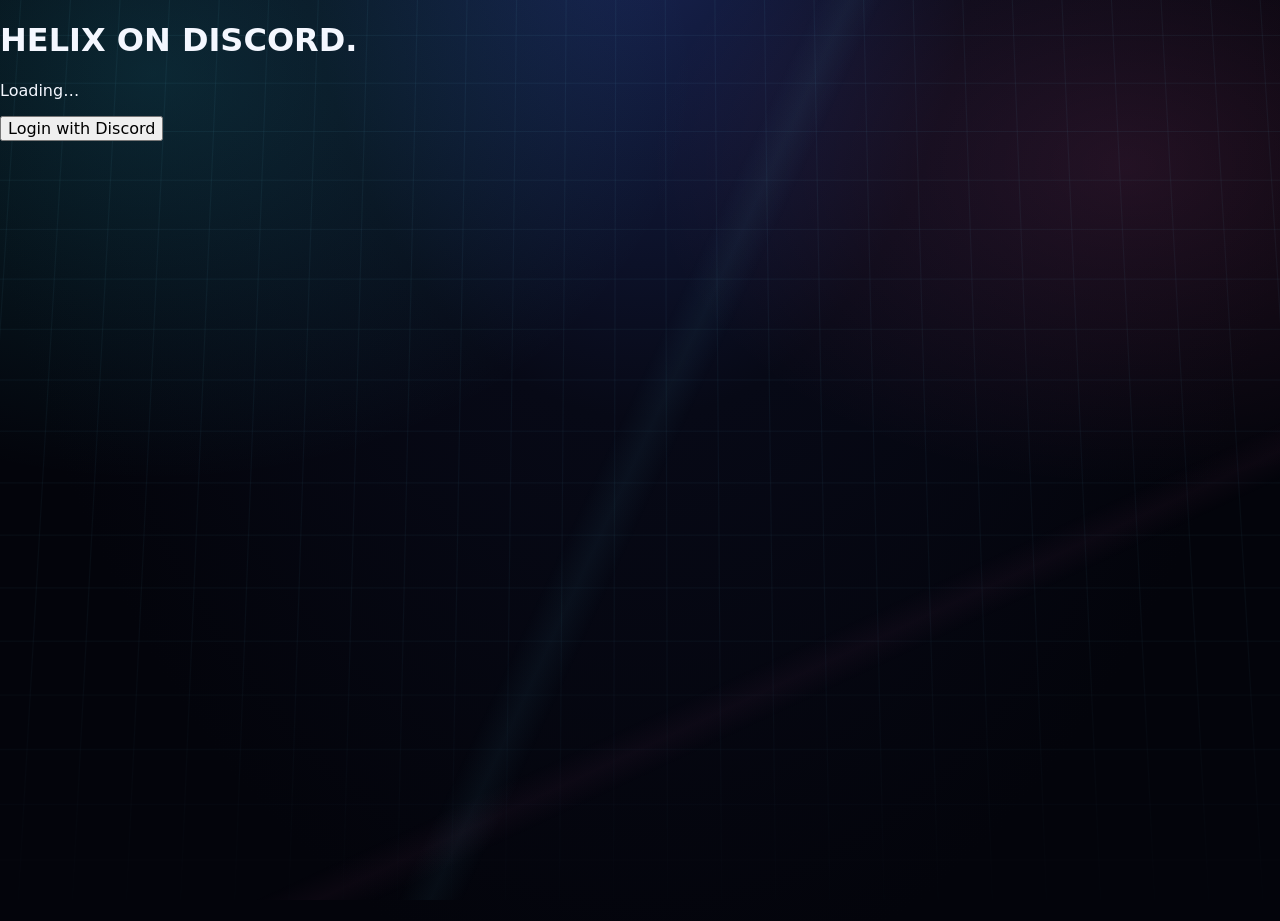
==== commit adf68534: "upload" ====
--- a/discord.html
+++ b/discord.html
@@ -1,269 +1 @@
-<!doctype html>
-<html lang="en">
-<head>
-<meta charset="utf-8"><meta name="viewport" content="width=device-width,initial-scale=1">
-<title>Helix // Discord</title>
-<link rel="stylesheet" href="css/style.css">
-<style>
-  .discord-shell { max-width: 720px; margin: 0 auto; padding: 0 20px 80px; }
-
-  .discord-box {
-    padding: 32px;
-    border: 1px solid var(--line);
-    border-radius: 20px;
-    background: var(--panel-strong);
-    box-shadow: var(--shadow);
-    margin-bottom: 28px;
-  }
-  .discord-box h1 { font-size: 1.5rem; margin: 0 0 4px; }
-  .discord-box > p.sub { color: var(--muted); font-size: .9rem; margin: 0 0 22px; line-height: 1.6; }
-
-  .discord-connect { display: flex; align-items: center; justify-content: space-between; gap: 16px; flex-wrap: wrap; }
-
-  .btn.discord {
-    display: inline-flex; align-items: center; gap: 10px;
-    background: linear-gradient(100deg, #5865f2, #8b7bff);
-    color: #fff; border: 0; padding: 12px 20px; border-radius: 10px;
-    font-weight: 700; cursor: pointer; font: inherit; text-decoration: none;
-  }
-  .btn.discord:hover { box-shadow: 0 0 20px rgba(88,101,242,.45); }
-  .btn.discord svg { width: 18px; height: 18px; fill: currentColor; }
-
-  .discord-profile { display: flex; align-items: center; gap: 14px; }
-  .discord-profile img { width: 48px; height: 48px; border-radius: 50%; border: 1px solid var(--line); }
-  .discord-profile .name { font-weight: 700; color: var(--text); }
-  .discord-profile .tag { color: var(--muted); font-size: .82rem; }
-
-  .discord-signout {
-    border: 1px solid var(--line); background: transparent; color: var(--muted);
-    padding: 9px 16px; border-radius: 10px; cursor: pointer; font: inherit;
-  }
-  .discord-signout:hover { color: var(--text); border-color: var(--a); }
-
-  #discordStatus { margin-top: 14px; font-size: .82rem; line-height: 1.6; color: var(--muted); min-height: 1.2em; }
-  #discordStatus.err { color: #ff8ba0; }
-
-  .channel-groups { display: flex; flex-direction: column; gap: 18px; }
-  .channel-group h2 {
-    font-size: .74rem; letter-spacing: .08em; text-transform: uppercase;
-    color: var(--muted); margin: 0 0 10px;
-  }
-  .channel-list { list-style: none; margin: 0; padding: 0; display: flex; flex-direction: column; gap: 2px; }
-  .channel-list li {
-    display: flex; align-items: center; gap: 10px;
-    padding: 9px 12px; border-radius: 8px; color: var(--text); font-size: .92rem;
-  }
-  .channel-list li:hover { background: rgba(255,255,255,.03); }
-  .channel-icon { color: var(--muted); width: 18px; text-align: center; flex-shrink: 0; }
-
-  .channel-empty, .channel-loading {
-    color: var(--muted); font-size: .88rem; padding: 6px 2px;
-  }
-
-  .locked-note {
-    text-align: center; color: var(--muted); font-size: .88rem; padding: 30px 10px;
-  }
-</style>
-</head>
-<body data-page="discord">
-<div id="cursor"></div><div id="cursorGlow"></div><canvas id="stars"></canvas>
-<header class="nav">
-  <a class="logo" href="index.html"><span>🕹️</span> HELIX</a>
-  <nav>
-    <a href="index.html">Index</a>
-    <a href="games.html">Games</a>
-    <a href="login.html">Login</a>
-    <a class="active" href="discord.html">Discord</a>
-    <a href="apply.html">Apply</a>
-    <a href="ideas.html">Ideas</a>
-  </nav>
-  <button class="pill" onclick="toggleTheme()">◐ Interface</button>
-</header>
-
-<main class="page-shell discord-shell">
-  <section class="page-hero compact">
-    <span class="eyebrow">GAME // SECTOR 03</span>
-    <h1>HELIX <span>ON DISCORD.</span></h1>
-    <p>Connect your Discord account to browse the channels in the Helix server.</p>
-  </section>
-
-  <div class="discord-box">
-    <h1>Connect Discord</h1>
-    <p class="sub">Sign in with Discord to view the server's channels.</p>
-
-    <div id="discordLoggedOut">
-      <div class="discord-connect">
-        <button class="btn discord" id="discordConnectBtn" type="button">
-          <svg viewBox="0 0 127.14 96.36" aria-hidden="true"><path d="M107.7,8.07A105.15,105.15,0,0,0,81.47,0a72.06,72.06,0,0,0-3.36,6.83A97.68,97.68,0,0,0,49,6.83,72.37,72.37,0,0,0,45.64,0,105.89,105.89,0,0,0,19.39,8.09C2.79,32.65-1.71,56.6.54,80.21h0A105.73,105.73,0,0,0,32.71,96.36,77.7,77.7,0,0,0,39.6,85.25a68.42,68.42,0,0,1-10.85-5.18c.91-.66,1.8-1.34,2.66-2a75.57,75.57,0,0,0,64.32,0c.87.71,1.76,1.39,2.66,2a68.68,68.68,0,0,1-10.87,5.19,77,77,0,0,0,6.89,11.1A105.25,105.25,0,0,0,126.6,80.22h0C129.24,52.84,122.09,29.11,107.7,8.07ZM42.45,65.69C36.18,65.69,31,60,31,53s5-12.74,11.43-12.74S54,46,53.89,53,48.84,65.69,42.45,65.69Zm42.24,0C78.41,65.69,73.25,60,73.25,53s5-12.74,11.44-12.74S96.23,46,96.12,53,91.08,65.69,84.69,65.69Z"/></svg>
-          Login with Discord
-        </button>
-      </div>
-      <div id="discordStatus"></div>
-    </div>
-
-    <div id="discordLoggedIn" style="display:none;">
-      <div class="discord-connect">
-        <div class="discord-profile">
-          <img id="discordAvatar" src="" alt="">
-          <div>
-            <div class="name" id="discordName"></div>
-            <div class="tag" id="discordTag"></div>
-          </div>
-        </div>
-        <button class="discord-signout" id="discordSignOutBtn" type="button">Disconnect</button>
-      </div>
-    </div>
-  </div>
-
-  <div class="discord-box" id="channelsBox">
-    <h1>Channels</h1>
-    <p class="sub">A live list of the channels in the Helix Discord server.</p>
-    <div id="channelsMount">
-      <p class="locked-note">Connect your Discord account above to view the server's channels.</p>
-    </div>
-  </div>
-</main>
-
-<footer class="protocol-footer">HELIX NETWORK <span class="separator">|</span> DISCORD BRIDGE</footer>
-<script src="js/app.js"></script>
-<script>
-/* -----------------------------------------------------------------------
-   Fill this in from the Discord Developer Portal (discord.com/developers).
-   The client ID is public and safe to ship to the browser — the client
-   SECRET stays server-side only, in the Vercel project's environment
-   variables (see api/discord-callback.js and the README notes below).
------------------------------------------------------------------------ */
-const DISCORD_CLIENT_ID = "YOUR_DISCORD_CLIENT_ID";
-
-const REDIRECT_URI = `${location.origin}${location.pathname}`;
-const STORAGE_KEY = "helix_discord_profile";
-
-const loggedOutView = document.getElementById("discordLoggedOut");
-const loggedInView = document.getElementById("discordLoggedIn");
-const statusEl = document.getElementById("discordStatus");
-const connectBtn = document.getElementById("discordConnectBtn");
-const signOutBtn = document.getElementById("discordSignOutBtn");
-const avatarEl = document.getElementById("discordAvatar");
-const nameEl = document.getElementById("discordName");
-const tagEl = document.getElementById("discordTag");
-const channelsMount = document.getElementById("channelsMount");
-
-function setStatus(msg, isError) {
-  statusEl.textContent = msg || "";
-  statusEl.className = isError ? "err" : "";
-}
-
-function showProfile(profile) {
-  loggedOutView.style.display = "none";
-  loggedInView.style.display = "block";
-  avatarEl.src = profile.avatar;
-  avatarEl.alt = profile.username;
-  nameEl.textContent = profile.global_name || profile.username;
-  tagEl.textContent = "@" + profile.username;
-  loadChannels();
-}
-
-function showLoggedOut() {
-  loggedOutView.style.display = "block";
-  loggedInView.style.display = "none";
-  channelsMount.innerHTML = '<p class="locked-note">Connect your Discord account above to view the server\'s channels.</p>';
-}
-
-connectBtn.addEventListener("click", () => {
-  if (DISCORD_CLIENT_ID === "YOUR_DISCORD_CLIENT_ID") {
-    setStatus("Discord isn't configured yet — add your Client ID in discord.html.", true);
-    return;
-  }
-  const authorizeUrl = new URL("https://discord.com/oauth2/authorize");
-  authorizeUrl.searchParams.set("client_id", DISCORD_CLIENT_ID);
-  authorizeUrl.searchParams.set("redirect_uri", REDIRECT_URI);
-  authorizeUrl.searchParams.set("response_type", "code");
-  authorizeUrl.searchParams.set("scope", "identify");
-  location.href = authorizeUrl.toString();
-});
-
-signOutBtn.addEventListener("click", () => {
-  sessionStorage.removeItem(STORAGE_KEY);
-  showLoggedOut();
-});
-
-async function exchangeCode(code) {
-  setStatus("Connecting to Discord…");
-  try {
-    const res = await fetch("/api/discord-callback", {
-      method: "POST",
-      headers: { "Content-Type": "application/json" },
-      body: JSON.stringify({ code, redirect_uri: REDIRECT_URI }),
-    });
-    const data = await res.json();
-    if (!res.ok) throw new Error(data.error || "Could not sign in with Discord.");
-
-    sessionStorage.setItem(STORAGE_KEY, JSON.stringify(data));
-    setStatus("");
-    showProfile(data);
-  } catch (err) {
-    setStatus(err.message, true);
-  } finally {
-    history.replaceState({}, "", REDIRECT_URI);
-  }
-}
-
-async function loadChannels() {
-  channelsMount.innerHTML = '<p class="channel-loading">Loading channels…</p>';
-  try {
-    const res = await fetch("/api/discord-channels");
-    const data = await res.json();
-    if (!res.ok) throw new Error(data.error || "Could not load channels.");
-
-    if (!data.groups || !data.groups.length) {
-      channelsMount.innerHTML = '<p class="channel-empty">No channels found.</p>';
-      return;
-    }
-
-    channelsMount.innerHTML = data.groups.map((group) => `
-      <div class="channel-group">
-        <h2>${escapeHtml(group.name)}</h2>
-        <ul class="channel-list">
-          ${group.channels.length
-            ? group.channels.map((c) => `
-              <li><span class="channel-icon">${c.icon}</span><span>${escapeHtml(c.name)}</span></li>
-            `).join("")
-            : '<li class="channel-empty">No channels in this category.</li>'}
-        </ul>
-      </div>
-    `).join("");
-  } catch (err) {
-    channelsMount.innerHTML = `<p class="channel-empty">${escapeHtml(err.message)}</p>`;
-  }
-}
-
-function escapeHtml(str) {
-  const div = document.createElement("div");
-  div.textContent = str;
-  return div.innerHTML;
-}
-
-(function init() {
-  const params = new URLSearchParams(location.search);
-  const code = params.get("code");
-  const stored = sessionStorage.getItem(STORAGE_KEY);
-
-  if (code) {
-    exchangeCode(code);
-    return;
-  }
-
-  if (stored) {
-    try {
-      showProfile(JSON.parse(stored));
-      return;
-    } catch (e) {
-      sessionStorage.removeItem(STORAGE_KEY);
-    }
-  }
-
-  showLoggedOut();
-})();
-</script>
-</body>
-</html>
+<!doctype html><html><head><meta charset="utf-8"><title>Helix // Discord</title><link rel="stylesheet" href="css/style.css"></head><body><main><h1>HELIX ON DISCORD.</h1><p id="discordStatus">Loading…</p><button id="discordConnectBtn">Login with Discord</button><div id="channelsMount"></div></main><script></script></body></html>
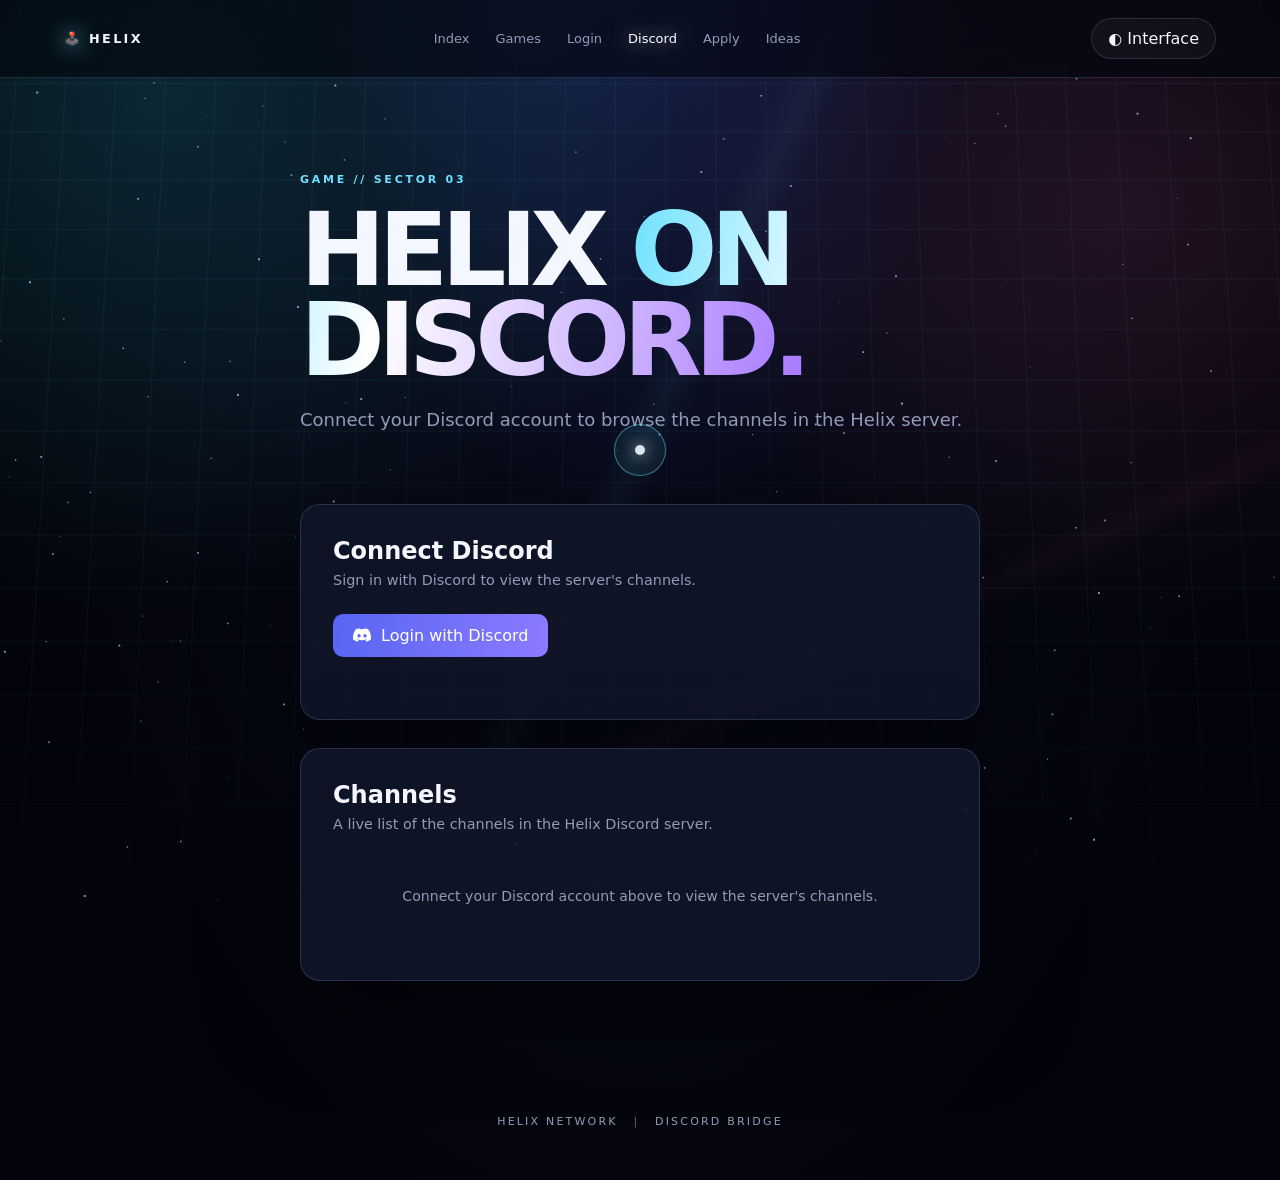
==== commit 51ee19af: "update" ====
--- a/discord.html
+++ b/discord.html
@@ -1 +1,269 @@
-<!doctype html><html><head><meta charset="utf-8"><title>Helix // Discord</title><link rel="stylesheet" href="css/style.css"></head><body><main><h1>HELIX ON DISCORD.</h1><p id="discordStatus">Loading…</p><button id="discordConnectBtn">Login with Discord</button><div id="channelsMount"></div></main><script></script></body></html>+<!doctype html>
+<html lang="en">
+<head>
+<meta charset="utf-8"><meta name="viewport" content="width=device-width,initial-scale=1">
+<title>Helix // Discord</title>
+<link rel="stylesheet" href="css/style.css">
+<style>
+  .discord-shell { max-width: 720px; margin: 0 auto; padding: 0 20px 80px; }
+
+  .discord-box {
+    padding: 32px;
+    border: 1px solid var(--line);
+    border-radius: 20px;
+    background: var(--panel-strong);
+    box-shadow: var(--shadow);
+    margin-bottom: 28px;
+  }
+  .discord-box h1 { font-size: 1.5rem; margin: 0 0 4px; }
+  .discord-box > p.sub { color: var(--muted); font-size: .9rem; margin: 0 0 22px; line-height: 1.6; }
+
+  .discord-connect { display: flex; align-items: center; justify-content: space-between; gap: 16px; flex-wrap: wrap; }
+
+  .btn.discord {
+    display: inline-flex; align-items: center; gap: 10px;
+    background: linear-gradient(100deg, #5865f2, #8b7bff);
+    color: #fff; border: 0; padding: 12px 20px; border-radius: 10px;
+    font-weight: 700; cursor: pointer; font: inherit; text-decoration: none;
+  }
+  .btn.discord:hover { box-shadow: 0 0 20px rgba(88,101,242,.45); }
+  .btn.discord svg { width: 18px; height: 18px; fill: currentColor; }
+
+  .discord-profile { display: flex; align-items: center; gap: 14px; }
+  .discord-profile img { width: 48px; height: 48px; border-radius: 50%; border: 1px solid var(--line); }
+  .discord-profile .name { font-weight: 700; color: var(--text); }
+  .discord-profile .tag { color: var(--muted); font-size: .82rem; }
+
+  .discord-signout {
+    border: 1px solid var(--line); background: transparent; color: var(--muted);
+    padding: 9px 16px; border-radius: 10px; cursor: pointer; font: inherit;
+  }
+  .discord-signout:hover { color: var(--text); border-color: var(--a); }
+
+  #discordStatus { margin-top: 14px; font-size: .82rem; line-height: 1.6; color: var(--muted); min-height: 1.2em; }
+  #discordStatus.err { color: #ff8ba0; }
+
+  .channel-groups { display: flex; flex-direction: column; gap: 18px; }
+  .channel-group h2 {
+    font-size: .74rem; letter-spacing: .08em; text-transform: uppercase;
+    color: var(--muted); margin: 0 0 10px;
+  }
+  .channel-list { list-style: none; margin: 0; padding: 0; display: flex; flex-direction: column; gap: 2px; }
+  .channel-list li {
+    display: flex; align-items: center; gap: 10px;
+    padding: 9px 12px; border-radius: 8px; color: var(--text); font-size: .92rem;
+  }
+  .channel-list li:hover { background: rgba(255,255,255,.03); }
+  .channel-icon { color: var(--muted); width: 18px; text-align: center; flex-shrink: 0; }
+
+  .channel-empty, .channel-loading {
+    color: var(--muted); font-size: .88rem; padding: 6px 2px;
+  }
+
+  .locked-note {
+    text-align: center; color: var(--muted); font-size: .88rem; padding: 30px 10px;
+  }
+</style>
+</head>
+<body data-page="discord">
+<div id="cursor"></div><div id="cursorGlow"></div><canvas id="stars"></canvas>
+<header class="nav">
+  <a class="logo" href="index.html"><span>🕹️</span> HELIX</a>
+  <nav>
+    <a href="index.html">Index</a>
+    <a href="games.html">Games</a>
+    <a href="login.html">Login</a>
+    <a class="active" href="discord.html">Discord</a>
+    <a href="apply.html">Apply</a>
+    <a href="ideas.html">Ideas</a>
+  </nav>
+  <button class="pill" onclick="toggleTheme()">◐ Interface</button>
+</header>
+
+<main class="page-shell discord-shell">
+  <section class="page-hero compact">
+    <span class="eyebrow">GAME // SECTOR 03</span>
+    <h1>HELIX <span>ON DISCORD.</span></h1>
+    <p>Connect your Discord account to browse the channels in the Helix server.</p>
+  </section>
+
+  <div class="discord-box">
+    <h1>Connect Discord</h1>
+    <p class="sub">Sign in with Discord to view the server's channels.</p>
+
+    <div id="discordLoggedOut">
+      <div class="discord-connect">
+        <button class="btn discord" id="discordConnectBtn" type="button">
+          <svg viewBox="0 0 127.14 96.36" aria-hidden="true"><path d="M107.7,8.07A105.15,105.15,0,0,0,81.47,0a72.06,72.06,0,0,0-3.36,6.83A97.68,97.68,0,0,0,49,6.83,72.37,72.37,0,0,0,45.64,0,105.89,105.89,0,0,0,19.39,8.09C2.79,32.65-1.71,56.6.54,80.21h0A105.73,105.73,0,0,0,32.71,96.36,77.7,77.7,0,0,0,39.6,85.25a68.42,68.42,0,0,1-10.85-5.18c.91-.66,1.8-1.34,2.66-2a75.57,75.57,0,0,0,64.32,0c.87.71,1.76,1.39,2.66,2a68.68,68.68,0,0,1-10.87,5.19,77,77,0,0,0,6.89,11.1A105.25,105.25,0,0,0,126.6,80.22h0C129.24,52.84,122.09,29.11,107.7,8.07ZM42.45,65.69C36.18,65.69,31,60,31,53s5-12.74,11.43-12.74S54,46,53.89,53,48.84,65.69,42.45,65.69Zm42.24,0C78.41,65.69,73.25,60,73.25,53s5-12.74,11.44-12.74S96.23,46,96.12,53,91.08,65.69,84.69,65.69Z"/></svg>
+          Login with Discord
+        </button>
+      </div>
+      <div id="discordStatus"></div>
+    </div>
+
+    <div id="discordLoggedIn" style="display:none;">
+      <div class="discord-connect">
+        <div class="discord-profile">
+          <img id="discordAvatar" src="" alt="">
+          <div>
+            <div class="name" id="discordName"></div>
+            <div class="tag" id="discordTag"></div>
+          </div>
+        </div>
+        <button class="discord-signout" id="discordSignOutBtn" type="button">Disconnect</button>
+      </div>
+    </div>
+  </div>
+
+  <div class="discord-box" id="channelsBox">
+    <h1>Channels</h1>
+    <p class="sub">A live list of the channels in the Helix Discord server.</p>
+    <div id="channelsMount">
+      <p class="locked-note">Connect your Discord account above to view the server's channels.</p>
+    </div>
+  </div>
+</main>
+
+<footer class="protocol-footer">HELIX NETWORK <span class="separator">|</span> DISCORD BRIDGE</footer>
+<script src="js/app.js"></script>
+<script>
+/* -----------------------------------------------------------------------
+   Fill this in from the Discord Developer Portal (discord.com/developers).
+   The client ID is public and safe to ship to the browser — the client
+   SECRET stays server-side only, in the Vercel project's environment
+   variables (see api/discord-callback.js and the README notes below).
+----------------------------------------------------------------------- */
+const DISCORD_CLIENT_ID = "1541410494773075978";
+
+const REDIRECT_URI = `${location.origin}${location.pathname}`;
+const STORAGE_KEY = "helix_discord_profile";
+
+const loggedOutView = document.getElementById("discordLoggedOut");
+const loggedInView = document.getElementById("discordLoggedIn");
+const statusEl = document.getElementById("discordStatus");
+const connectBtn = document.getElementById("discordConnectBtn");
+const signOutBtn = document.getElementById("discordSignOutBtn");
+const avatarEl = document.getElementById("discordAvatar");
+const nameEl = document.getElementById("discordName");
+const tagEl = document.getElementById("discordTag");
+const channelsMount = document.getElementById("channelsMount");
+
+function setStatus(msg, isError) {
+  statusEl.textContent = msg || "";
+  statusEl.className = isError ? "err" : "";
+}
+
+function showProfile(profile) {
+  loggedOutView.style.display = "none";
+  loggedInView.style.display = "block";
+  avatarEl.src = profile.avatar;
+  avatarEl.alt = profile.username;
+  nameEl.textContent = profile.global_name || profile.username;
+  tagEl.textContent = "@" + profile.username;
+  loadChannels();
+}
+
+function showLoggedOut() {
+  loggedOutView.style.display = "block";
+  loggedInView.style.display = "none";
+  channelsMount.innerHTML = '<p class="locked-note">Connect your Discord account above to view the server\'s channels.</p>';
+}
+
+connectBtn.addEventListener("click", () => {
+  if (DISCORD_CLIENT_ID === "YOUR_DISCORD_CLIENT_ID") {
+    setStatus("Discord isn't configured yet — add your Client ID in discord.html.", true);
+    return;
+  }
+  const authorizeUrl = new URL("https://discord.com/oauth2/authorize");
+  authorizeUrl.searchParams.set("client_id", DISCORD_CLIENT_ID);
+  authorizeUrl.searchParams.set("redirect_uri", REDIRECT_URI);
+  authorizeUrl.searchParams.set("response_type", "code");
+  authorizeUrl.searchParams.set("scope", "identify");
+  location.href = authorizeUrl.toString();
+});
+
+signOutBtn.addEventListener("click", () => {
+  sessionStorage.removeItem(STORAGE_KEY);
+  showLoggedOut();
+});
+
+async function exchangeCode(code) {
+  setStatus("Connecting to Discord…");
+  try {
+    const res = await fetch("/api/discord-callback", {
+      method: "POST",
+      headers: { "Content-Type": "application/json" },
+      body: JSON.stringify({ code, redirect_uri: REDIRECT_URI }),
+    });
+    const data = await res.json();
+    if (!res.ok) throw new Error(data.error || "Could not sign in with Discord.");
+
+    sessionStorage.setItem(STORAGE_KEY, JSON.stringify(data));
+    setStatus("");
+    showProfile(data);
+  } catch (err) {
+    setStatus(err.message, true);
+  } finally {
+    history.replaceState({}, "", REDIRECT_URI);
+  }
+}
+
+async function loadChannels() {
+  channelsMount.innerHTML = '<p class="channel-loading">Loading channels…</p>';
+  try {
+    const res = await fetch("/api/discord-channels");
+    const data = await res.json();
+    if (!res.ok) throw new Error(data.error || "Could not load channels.");
+
+    if (!data.groups || !data.groups.length) {
+      channelsMount.innerHTML = '<p class="channel-empty">No channels found.</p>';
+      return;
+    }
+
+    channelsMount.innerHTML = data.groups.map((group) => `
+      <div class="channel-group">
+        <h2>${escapeHtml(group.name)}</h2>
+        <ul class="channel-list">
+          ${group.channels.length
+            ? group.channels.map((c) => `
+              <li><span class="channel-icon">${c.icon}</span><span>${escapeHtml(c.name)}</span></li>
+            `).join("")
+            : '<li class="channel-empty">No channels in this category.</li>'}
+        </ul>
+      </div>
+    `).join("");
+  } catch (err) {
+    channelsMount.innerHTML = `<p class="channel-empty">${escapeHtml(err.message)}</p>`;
+  }
+}
+
+function escapeHtml(str) {
+  const div = document.createElement("div");
+  div.textContent = str;
+  return div.innerHTML;
+}
+
+(function init() {
+  const params = new URLSearchParams(location.search);
+  const code = params.get("code");
+  const stored = sessionStorage.getItem(STORAGE_KEY);
+
+  if (code) {
+    exchangeCode(code);
+    return;
+  }
+
+  if (stored) {
+    try {
+      showProfile(JSON.parse(stored));
+      return;
+    } catch (e) {
+      sessionStorage.removeItem(STORAGE_KEY);
+    }
+  }
+
+  showLoggedOut();
+})();
+</script>
+</body>
+</html>
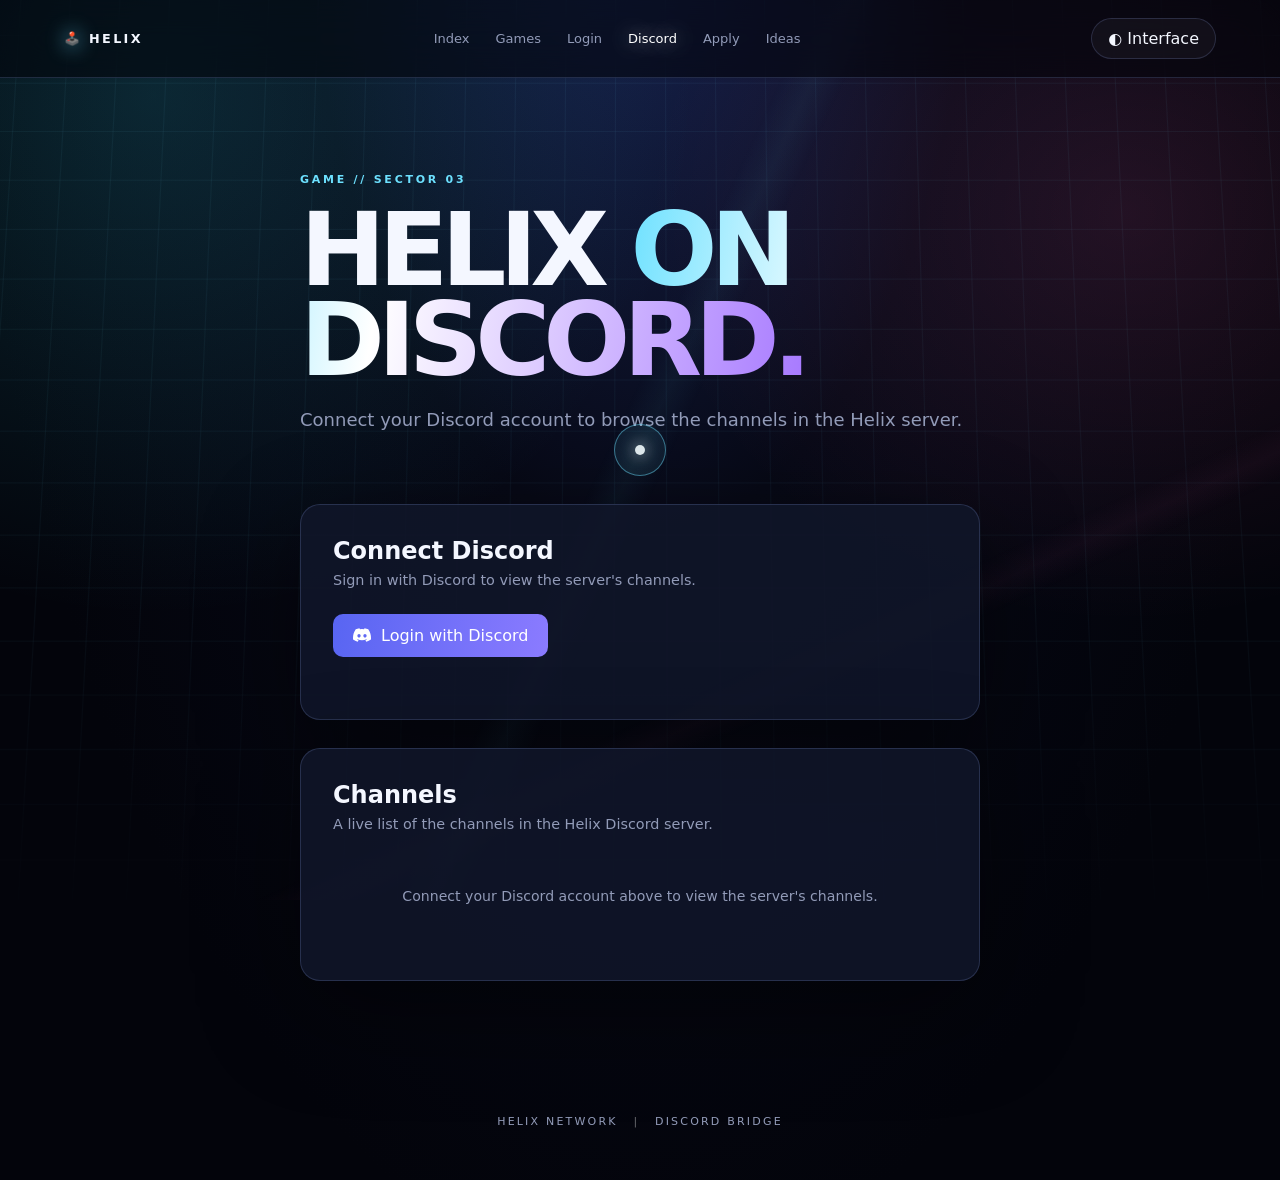
==== commit 01bbe341: "Merge branch 'main' of https://github.com/bentleyosullivan1-hub/Helix-Lite" ====
--- a/discord.html
+++ b/discord.html
@@ -267,3 +267,4 @@
 </script>
 </body>
 </html>
+
